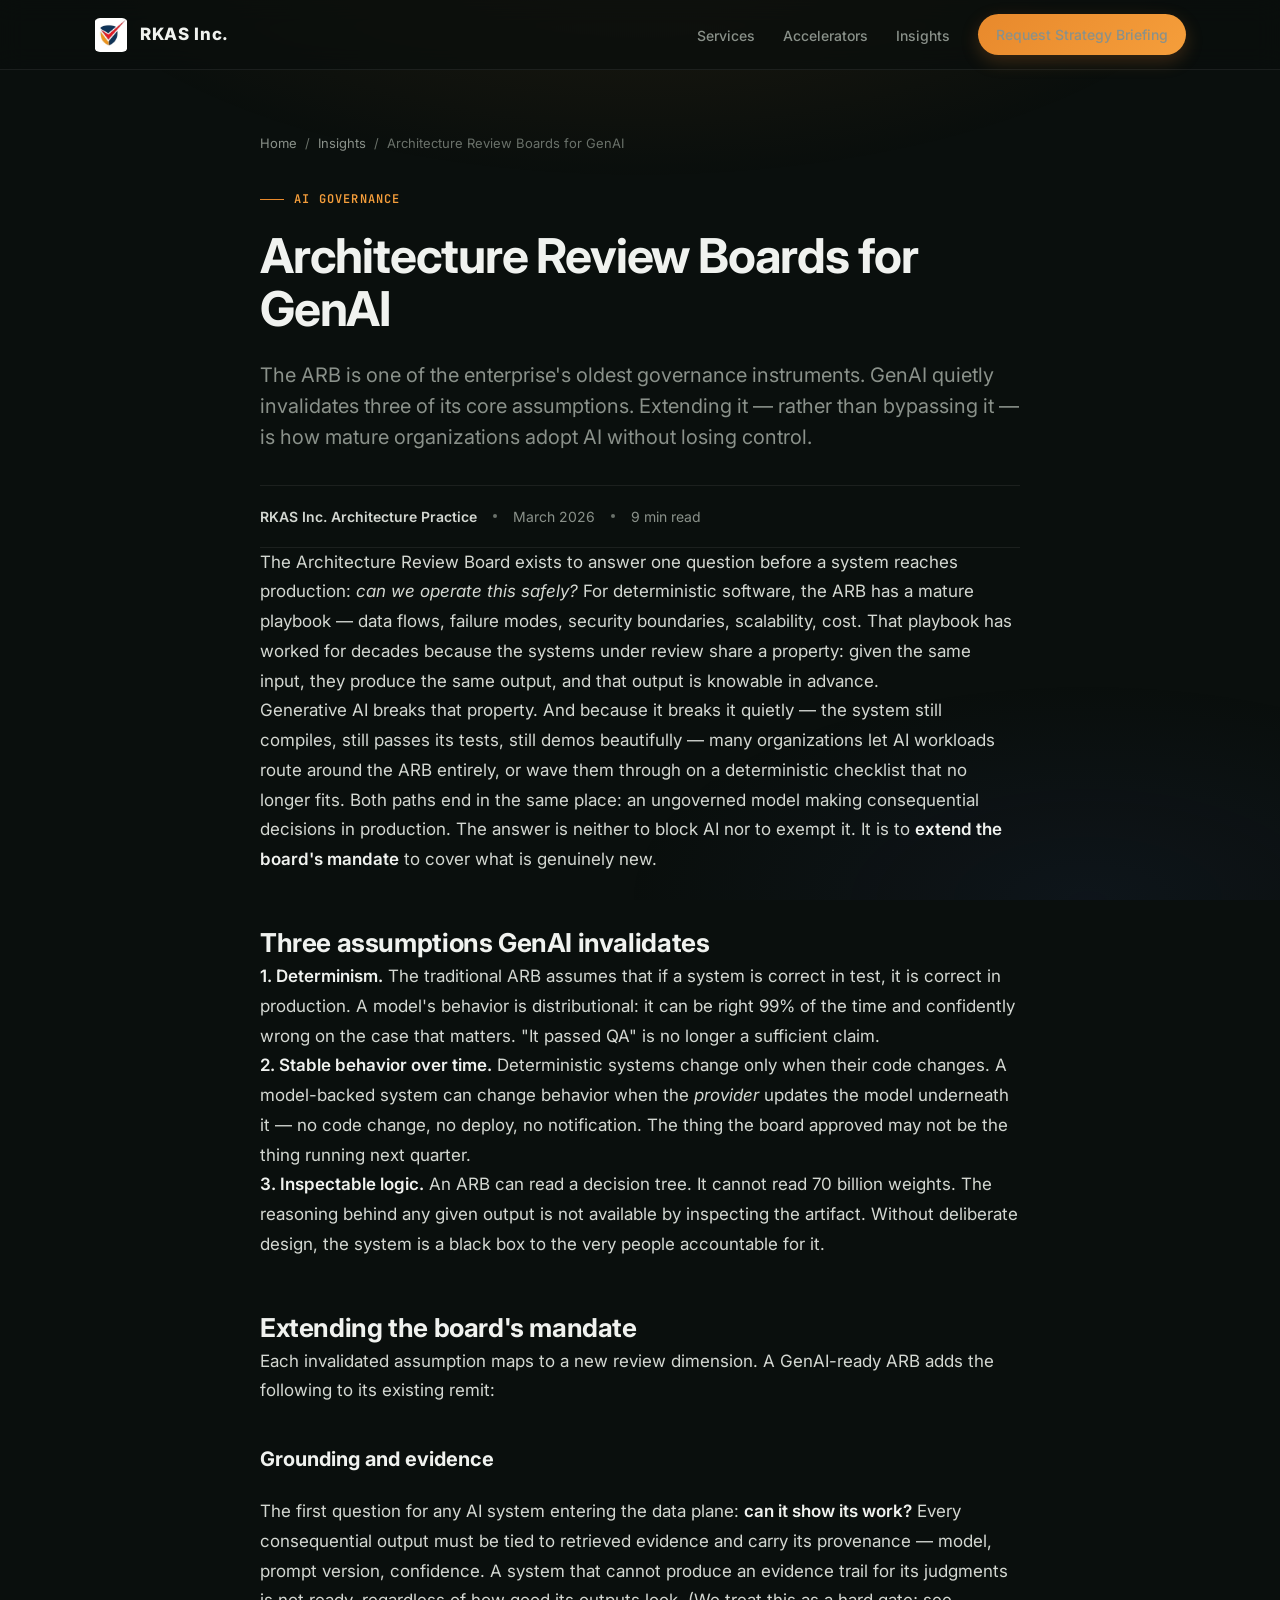
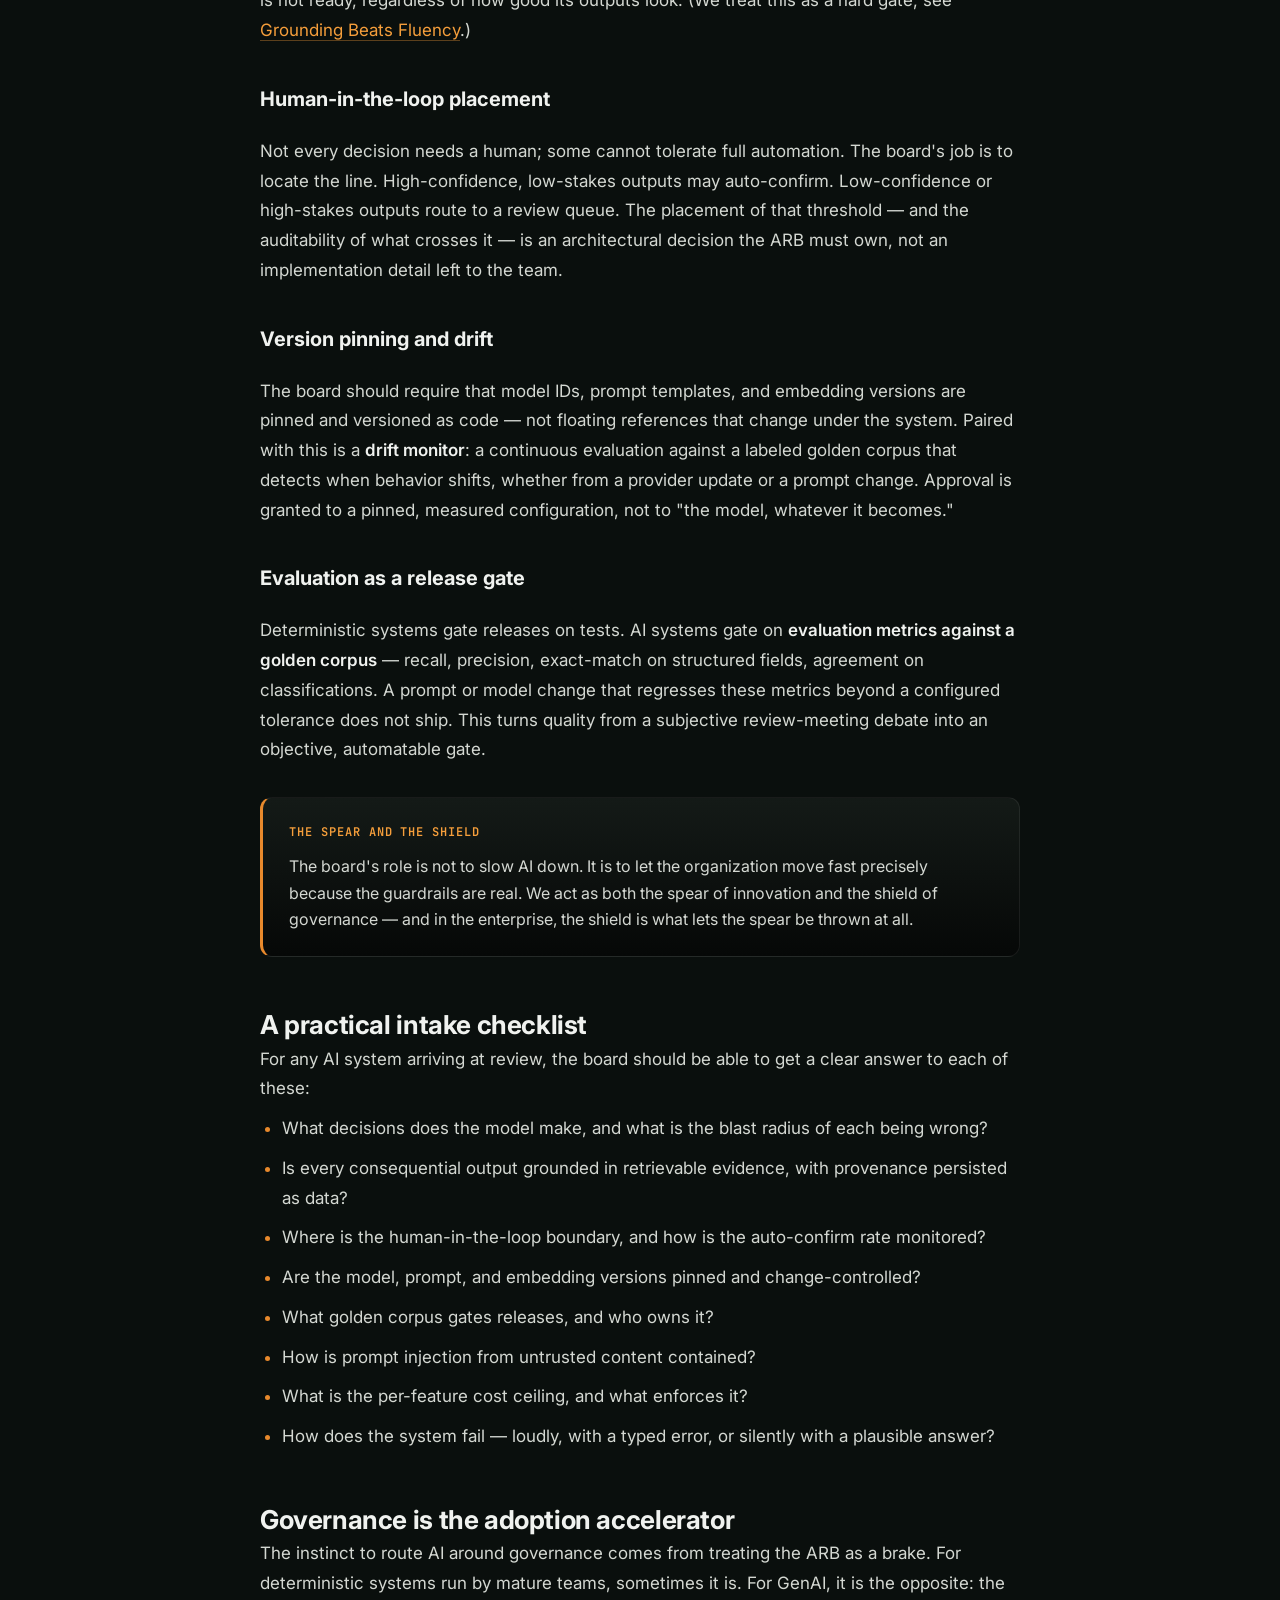
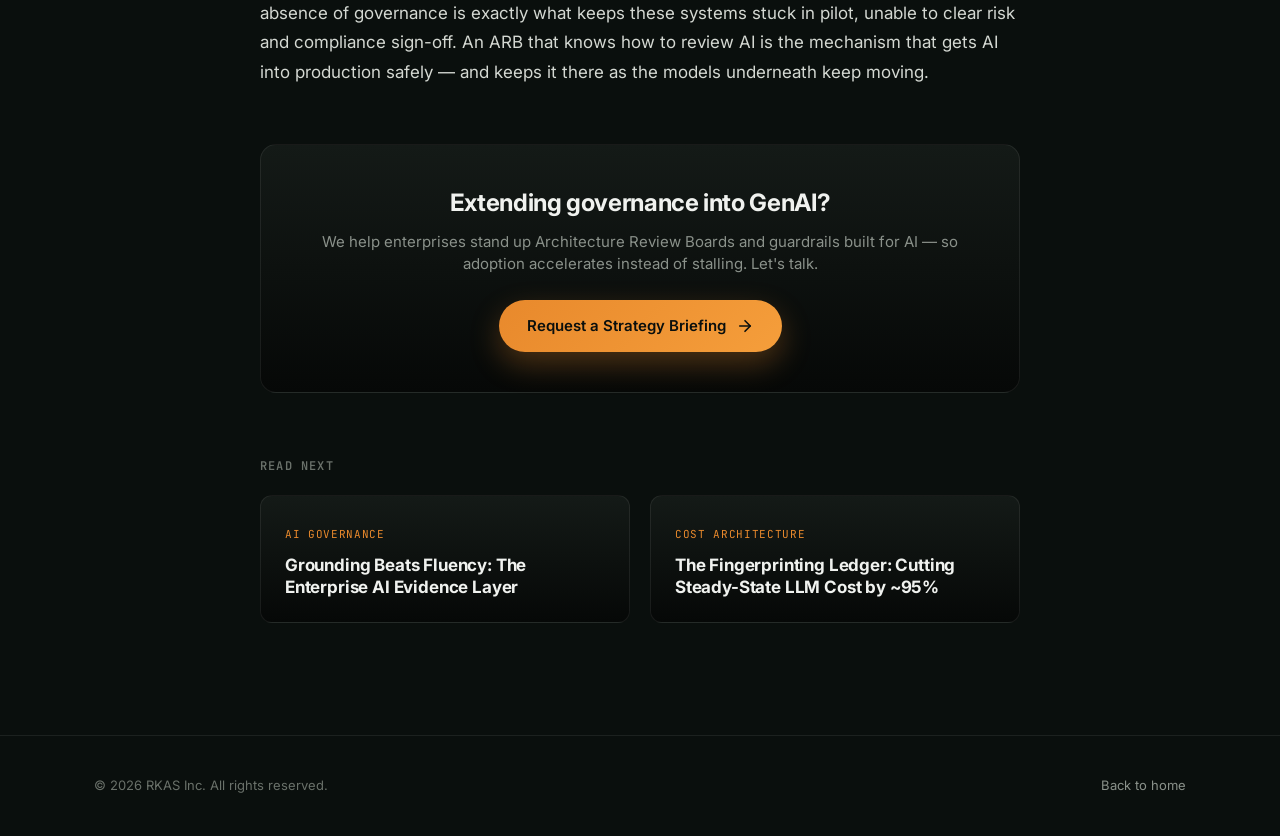
==== site/insights/architecture-review-boards-genai.html @ 42dfb00d "RKAS Inc. — enterprise AI & cloud architecture marketing site Static, tabbed single-page site (Home " ====
<!DOCTYPE html>
<html lang="en">
<head>
  <meta charset="UTF-8" />
  <meta name="viewport" content="width=device-width, initial-scale=1.0" />
  <meta name="description" content="Traditional Architecture Review Boards were built for deterministic systems. GenAI breaks their assumptions. Here is how to extend enterprise governance into AI without killing delivery velocity." />
  <meta name="robots" content="index, follow" />
  <meta name="theme-color" content="#0a0f0d" />
  <title>Architecture Review Boards for GenAI — RKAS Inc.</title>
  <link rel="icon" type="image/jpeg" href="../assets/logo.jpg" />
  <link rel="preconnect" href="https://fonts.googleapis.com" />
  <link rel="preconnect" href="https://fonts.gstatic.com" crossorigin />
  <link href="https://fonts.googleapis.com/css2?family=Inter:wght@400;500;600;700;800&family=JetBrains+Mono:wght@500;600&display=swap" rel="stylesheet" />
  <link rel="stylesheet" href="../assets/insights.css" />
</head>
<body>
  <header class="site-header">
    <div class="container">
      <nav class="nav">
        <a class="nav-left" href="../index.html">
          <img src="../assets/logo.jpg" alt="" class="nav-logo" />
          <span class="nav-name">RKAS Inc.</span>
        </a>
        <ul class="nav-links">
          <li><a href="../index.html#services">Services</a></li>
          <li><a href="../index.html#accelerators">Accelerators</a></li>
          <li><a href="../index.html#insights">Insights</a></li>
          <li><a href="../index.html#contact" class="nav-cta">Request Strategy Briefing</a></li>
        </ul>
      </nav>
    </div>
  </header>

  <article class="article">
    <div class="container">
      <div class="article-wrap">
        <div class="breadcrumb"><a href="../index.html">Home</a> &nbsp;/&nbsp; <a href="../index.html#insights">Insights</a> &nbsp;/&nbsp; Architecture Review Boards for GenAI</div>
        <div class="article-category">AI Governance</div>
        <h1>Architecture Review Boards for GenAI</h1>
        <p class="article-dek">The ARB is one of the enterprise's oldest governance instruments. GenAI quietly invalidates three of its core assumptions. Extending it — rather than bypassing it — is how mature organizations adopt AI without losing control.</p>
        <div class="article-meta">
          <span><strong>RKAS Inc. Architecture Practice</strong></span>
          <span class="dot"></span>
          <span>March 2026</span>
          <span class="dot"></span>
          <span>9 min read</span>
        </div>

        <div class="prose">
          <p>The Architecture Review Board exists to answer one question before a system reaches production: <em>can we operate this safely?</em> For deterministic software, the ARB has a mature playbook — data flows, failure modes, security boundaries, scalability, cost. That playbook has worked for decades because the systems under review share a property: given the same input, they produce the same output, and that output is knowable in advance.</p>
          <p>Generative AI breaks that property. And because it breaks it quietly — the system still compiles, still passes its tests, still demos beautifully — many organizations let AI workloads route around the ARB entirely, or wave them through on a deterministic checklist that no longer fits. Both paths end in the same place: an ungoverned model making consequential decisions in production. The answer is neither to block AI nor to exempt it. It is to <strong>extend the board's mandate</strong> to cover what is genuinely new.</p>

          <h2>Three assumptions GenAI invalidates</h2>
          <p><strong>1. Determinism.</strong> The traditional ARB assumes that if a system is correct in test, it is correct in production. A model's behavior is distributional: it can be right 99% of the time and confidently wrong on the case that matters. "It passed QA" is no longer a sufficient claim.</p>
          <p><strong>2. Stable behavior over time.</strong> Deterministic systems change only when their code changes. A model-backed system can change behavior when the <em>provider</em> updates the model underneath it — no code change, no deploy, no notification. The thing the board approved may not be the thing running next quarter.</p>
          <p><strong>3. Inspectable logic.</strong> An ARB can read a decision tree. It cannot read 70 billion weights. The reasoning behind any given output is not available by inspecting the artifact. Without deliberate design, the system is a black box to the very people accountable for it.</p>

          <h2>Extending the board's mandate</h2>
          <p>Each invalidated assumption maps to a new review dimension. A GenAI-ready ARB adds the following to its existing remit:</p>

          <h3>Grounding and evidence</h3>
          <p>The first question for any AI system entering the data plane: <strong>can it show its work?</strong> Every consequential output must be tied to retrieved evidence and carry its provenance — model, prompt version, confidence. A system that cannot produce an evidence trail for its judgments is not ready, regardless of how good its outputs look. (We treat this as a hard gate; see <a href="grounding-beats-fluency.html">Grounding Beats Fluency</a>.)</p>

          <h3>Human-in-the-loop placement</h3>
          <p>Not every decision needs a human; some cannot tolerate full automation. The board's job is to locate the line. High-confidence, low-stakes outputs may auto-confirm. Low-confidence or high-stakes outputs route to a review queue. The placement of that threshold — and the auditability of what crosses it — is an architectural decision the ARB must own, not an implementation detail left to the team.</p>

          <h3>Version pinning and drift</h3>
          <p>The board should require that model IDs, prompt templates, and embedding versions are pinned and versioned as code — not floating references that change under the system. Paired with this is a <strong>drift monitor</strong>: a continuous evaluation against a labeled golden corpus that detects when behavior shifts, whether from a provider update or a prompt change. Approval is granted to a pinned, measured configuration, not to "the model, whatever it becomes."</p>

          <h3>Evaluation as a release gate</h3>
          <p>Deterministic systems gate releases on tests. AI systems gate on <strong>evaluation metrics against a golden corpus</strong> — recall, precision, exact-match on structured fields, agreement on classifications. A prompt or model change that regresses these metrics beyond a configured tolerance does not ship. This turns quality from a subjective review-meeting debate into an objective, automatable gate.</p>

          <div class="callout">
            <h4>The spear and the shield</h4>
            <p>The board's role is not to slow AI down. It is to let the organization move fast precisely because the guardrails are real. We act as both the spear of innovation and the shield of governance — and in the enterprise, the shield is what lets the spear be thrown at all.</p>
          </div>

          <h2>A practical intake checklist</h2>
          <p>For any AI system arriving at review, the board should be able to get a clear answer to each of these:</p>
          <ul>
            <li>What decisions does the model make, and what is the blast radius of each being wrong?</li>
            <li>Is every consequential output grounded in retrievable evidence, with provenance persisted as data?</li>
            <li>Where is the human-in-the-loop boundary, and how is the auto-confirm rate monitored?</li>
            <li>Are the model, prompt, and embedding versions pinned and change-controlled?</li>
            <li>What golden corpus gates releases, and who owns it?</li>
            <li>How is prompt injection from untrusted content contained?</li>
            <li>What is the per-feature cost ceiling, and what enforces it?</li>
            <li>How does the system fail — loudly, with a typed error, or silently with a plausible answer?</li>
          </ul>

          <h2>Governance is the adoption accelerator</h2>
          <p>The instinct to route AI around governance comes from treating the ARB as a brake. For deterministic systems run by mature teams, sometimes it is. For GenAI, it is the opposite: the absence of governance is exactly what keeps these systems stuck in pilot, unable to clear risk and compliance sign-off. An ARB that knows how to review AI is the mechanism that gets AI into production safely — and keeps it there as the models underneath keep moving.</p>
        </div>

        <div class="article-cta">
          <h3>Extending governance into GenAI?</h3>
          <p>We help enterprises stand up Architecture Review Boards and guardrails built for AI — so adoption accelerates instead of stalling. Let's talk.</p>
          <a href="../index.html#contact" class="btn-primary">
            Request a Strategy Briefing
            <svg viewBox="0 0 24 24" stroke-linecap="round" stroke-linejoin="round"><line x1="5" y1="12" x2="19" y2="12"/><polyline points="12 5 19 12 12 19"/></svg>
          </a>
        </div>

        <div class="read-next">
          <h4>Read next</h4>
          <div class="read-next-grid">
            <a class="read-next-card" href="grounding-beats-fluency.html">
              <span class="rn-cat">AI Governance</span>
              <h5>Grounding Beats Fluency: The Enterprise AI Evidence Layer</h5>
            </a>
            <a class="read-next-card" href="fingerprinting-ledger-llm-cost.html">
              <span class="rn-cat">Cost Architecture</span>
              <h5>The Fingerprinting Ledger: Cutting Steady-State LLM Cost by ~95%</h5>
            </a>
          </div>
        </div>
      </div>
    </div>
  </article>

  <footer class="footer">
    <div class="container">
      <div class="footer-bottom">
        <span>&copy; <span id="year"></span> RKAS Inc. All rights reserved.</span>
        <span><a href="../index.html">Back to home</a></span>
      </div>
    </div>
  </footer>

  <script>document.getElementById('year').textContent = new Date().getFullYear();</script>
</body>
</html>
---- site/assets/insights.css ----
/* RKAS Inc. — shared stylesheet for Insights article pages */
:root {
  --bg: #0a0f0d;
  --bg-deep: #060807;
  --surface: #141a17;
  --surface-lift: #1c2421;
  --border: rgba(240, 242, 239, 0.08);
  --border-strong: rgba(240, 242, 239, 0.16);

  --chalk: #f0f2ef;
  --text: #d4d8d2;
  --muted: #8a918a;
  --muted-soft: #6a716a;

  --orange: #e8892c;
  --orange-bright: #f59e3b;
  --orange-glow: rgba(232, 137, 44, 0.5);
  --navy: #2a3a6e;
  --navy-bright: #4a5fa8;
  --red: #c63030;

  --radius: 12px;
  --radius-lg: 16px;
  --mono: 'JetBrains Mono', ui-monospace, 'SF Mono', Menlo, monospace;
}

* { box-sizing: border-box; }
html { scroll-behavior: smooth; }

html, body {
  margin: 0;
  padding: 0;
  font-family: 'Inter', -apple-system, BlinkMacSystemFont, 'Segoe UI', Roboto, sans-serif;
  color: var(--text);
  background: var(--bg);
  -webkit-font-smoothing: antialiased;
  -moz-osx-font-smoothing: grayscale;
  line-height: 1.5;
}

body { min-height: 100vh; position: relative; overflow-x: hidden; }

body::before {
  content: '';
  position: fixed;
  inset: 0;
  background:
    radial-gradient(ellipse 80% 50% at 50% -10%, rgba(232, 137, 44, 0.1), transparent 60%),
    radial-gradient(ellipse 60% 40% at 85% 100%, rgba(42, 58, 110, 0.14), transparent 60%);
  pointer-events: none;
  z-index: 0;
}

.container { width: 100%; max-width: 1140px; margin: 0 auto; padding: 0 24px; position: relative; z-index: 1; }
a { color: inherit; }

/* Header */
.site-header {
  position: sticky;
  top: 0;
  z-index: 50;
  background: rgba(10, 15, 13, 0.72);
  backdrop-filter: blur(12px);
  -webkit-backdrop-filter: blur(12px);
  border-bottom: 1px solid var(--border);
}
.nav { display: flex; align-items: center; justify-content: space-between; padding: 14px 0; }
.nav-left { display: flex; align-items: center; gap: 12px; text-decoration: none; }
.nav-logo { width: 34px; height: 34px; object-fit: contain; border-radius: 6px; }
.nav-name { font-weight: 800; font-size: 17px; letter-spacing: 0.04em; color: var(--chalk); }
.nav-links { display: flex; align-items: center; gap: 28px; list-style: none; margin: 0; padding: 0; }
.nav-links a { font-size: 14px; font-weight: 500; color: var(--muted); text-decoration: none; transition: color 0.15s; }
.nav-links a:hover { color: var(--chalk); }
.nav-cta {
  display: inline-flex; align-items: center; padding: 10px 18px;
  font-size: 13px; font-weight: 600; color: var(--bg);
  background: linear-gradient(135deg, var(--orange) 0%, var(--orange-bright) 100%);
  border-radius: 999px; text-decoration: none;
  box-shadow: 0 6px 18px rgba(232, 137, 44, 0.22);
  transition: filter 0.18s, box-shadow 0.2s; white-space: nowrap;
}
.nav-cta:hover { filter: brightness(1.08); }

/* Article */
.article { padding: 64px 0 40px; }
.article-wrap { max-width: 760px; margin: 0 auto; }

.breadcrumb { font-size: 13px; color: var(--muted-soft); margin-bottom: 28px; }
.breadcrumb a { color: var(--muted); text-decoration: none; }
.breadcrumb a:hover { color: var(--orange-bright); }

.article-category {
  display: inline-flex; align-items: center; gap: 10px;
  font-family: var(--mono); font-size: 12px; font-weight: 600;
  letter-spacing: 0.1em; text-transform: uppercase; color: var(--orange-bright);
  margin-bottom: 22px;
}
.article-category::before { content: ''; width: 24px; height: 1px; background: var(--orange); }

.article h1 {
  font-size: clamp(30px, 5vw, 48px);
  font-weight: 700; letter-spacing: -0.025em; color: var(--chalk);
  margin: 0 0 24px; line-height: 1.1;
}

.article-dek { font-size: 20px; color: var(--muted); line-height: 1.55; margin: 0 0 32px; }

.article-meta {
  display: flex; flex-wrap: wrap; align-items: center; gap: 16px;
  padding: 20px 0; border-top: 1px solid var(--border); border-bottom: 1px solid var(--border);
  font-size: 14px; color: var(--muted);
}
.article-meta .dot { width: 4px; height: 4px; border-radius: 50%; background: var(--muted-soft); }
.article-meta strong { color: var(--text); font-weight: 600; }

/* Prose */
.prose { font-size: 17px; line-height: 1.75; color: var(--text); }
.prose > * + * { margin-top: 24px; }
.prose h2 {
  font-size: 26px; font-weight: 700; color: var(--chalk);
  letter-spacing: -0.015em; line-height: 1.2; margin-top: 52px; margin-bottom: 4px;
}
.prose h3 { font-size: 20px; font-weight: 700; color: var(--chalk); margin-top: 36px; }
.prose p { margin: 0; }
.prose strong { color: var(--chalk); font-weight: 600; }
.prose a { color: var(--orange-bright); text-decoration: none; border-bottom: 1px solid rgba(245, 158, 59, 0.35); }
.prose a:hover { border-bottom-color: var(--orange-bright); }
.prose ul, .prose ol { margin: 0; padding-left: 22px; }
.prose li { margin: 10px 0; }
.prose li::marker { color: var(--orange); }
.prose code {
  font-family: var(--mono); font-size: 14px;
  background: rgba(240, 242, 239, 0.06); border: 1px solid var(--border);
  padding: 2px 7px; border-radius: 5px; color: var(--orange-bright);
}
.prose blockquote {
  margin: 0; padding: 4px 0 4px 24px; border-left: 2px solid var(--orange);
  font-size: 20px; font-weight: 600; color: var(--chalk); line-height: 1.5;
}

.callout {
  background: linear-gradient(180deg, var(--surface) 0%, var(--bg-deep) 100%);
  border: 1px solid var(--border); border-left: 3px solid var(--orange);
  border-radius: var(--radius); padding: 24px 26px; margin-top: 32px;
}
.callout h4 {
  font-family: var(--mono); font-size: 12px; font-weight: 600;
  letter-spacing: 0.08em; text-transform: uppercase; color: var(--orange-bright);
  margin: 0 0 10px;
}
.callout p { margin: 0; font-size: 16px; color: var(--text); line-height: 1.65; }

/* Article CTA */
.article-cta {
  margin-top: 56px; padding: 40px;
  background: linear-gradient(180deg, var(--surface) 0%, var(--bg-deep) 100%);
  border: 1px solid var(--border); border-radius: var(--radius-lg); text-align: center;
}
.article-cta h3 { font-size: 24px; font-weight: 700; color: var(--chalk); margin: 0 0 10px; letter-spacing: -0.015em; }
.article-cta p { font-size: 15px; color: var(--muted); margin: 0 0 24px; }
.btn-primary {
  display: inline-flex; align-items: center; gap: 10px; padding: 15px 28px;
  font-size: 15px; font-weight: 600; color: var(--bg);
  background: linear-gradient(135deg, var(--orange) 0%, var(--orange-bright) 100%);
  border-radius: 999px; text-decoration: none;
  box-shadow: 0 12px 30px rgba(232, 137, 44, 0.3);
  transition: filter 0.18s, box-shadow 0.2s, transform 0.1s;
}
.btn-primary:hover { filter: brightness(1.08); box-shadow: 0 16px 40px rgba(232, 137, 44, 0.45); }
.btn-primary:active { transform: translateY(1px); }
.btn-primary svg { width: 18px; height: 18px; stroke: currentColor; fill: none; stroke-width: 2.2; }

/* Read next */
.read-next { margin-top: 64px; }
.read-next h4 {
  font-family: var(--mono); font-size: 12px; font-weight: 600;
  letter-spacing: 0.1em; text-transform: uppercase; color: var(--muted-soft);
  margin: 0 0 20px;
}
.read-next-grid { display: grid; grid-template-columns: 1fr 1fr; gap: 20px; }
.read-next-card {
  display: block; text-decoration: none;
  background: linear-gradient(180deg, var(--surface) 0%, var(--bg-deep) 100%);
  border: 1px solid var(--border); border-radius: var(--radius); padding: 24px;
  transition: border-color 0.2s, transform 0.2s;
}
.read-next-card:hover { border-color: var(--border-strong); transform: translateY(-2px); }
.read-next-card .rn-cat { font-family: var(--mono); font-size: 11px; color: var(--orange); letter-spacing: 0.06em; text-transform: uppercase; }
.read-next-card h5 { font-size: 17px; font-weight: 700; color: var(--chalk); margin: 10px 0 0; line-height: 1.3; letter-spacing: -0.01em; }

/* Footer */
.footer { border-top: 1px solid var(--border); padding: 40px 0; margin-top: 72px; }
.footer-bottom {
  display: flex; justify-content: space-between; gap: 16px; flex-wrap: wrap;
  color: var(--muted-soft); font-size: 13px;
}
.footer-bottom a { color: var(--muted); text-decoration: none; }
.footer-bottom a:hover { color: var(--orange-bright); }

@media (max-width: 760px) {
  .nav-links { display: none; }
  .read-next-grid { grid-template-columns: 1fr; }
  .article-dek { font-size: 18px; }
  .article-cta { padding: 30px 24px; }
}
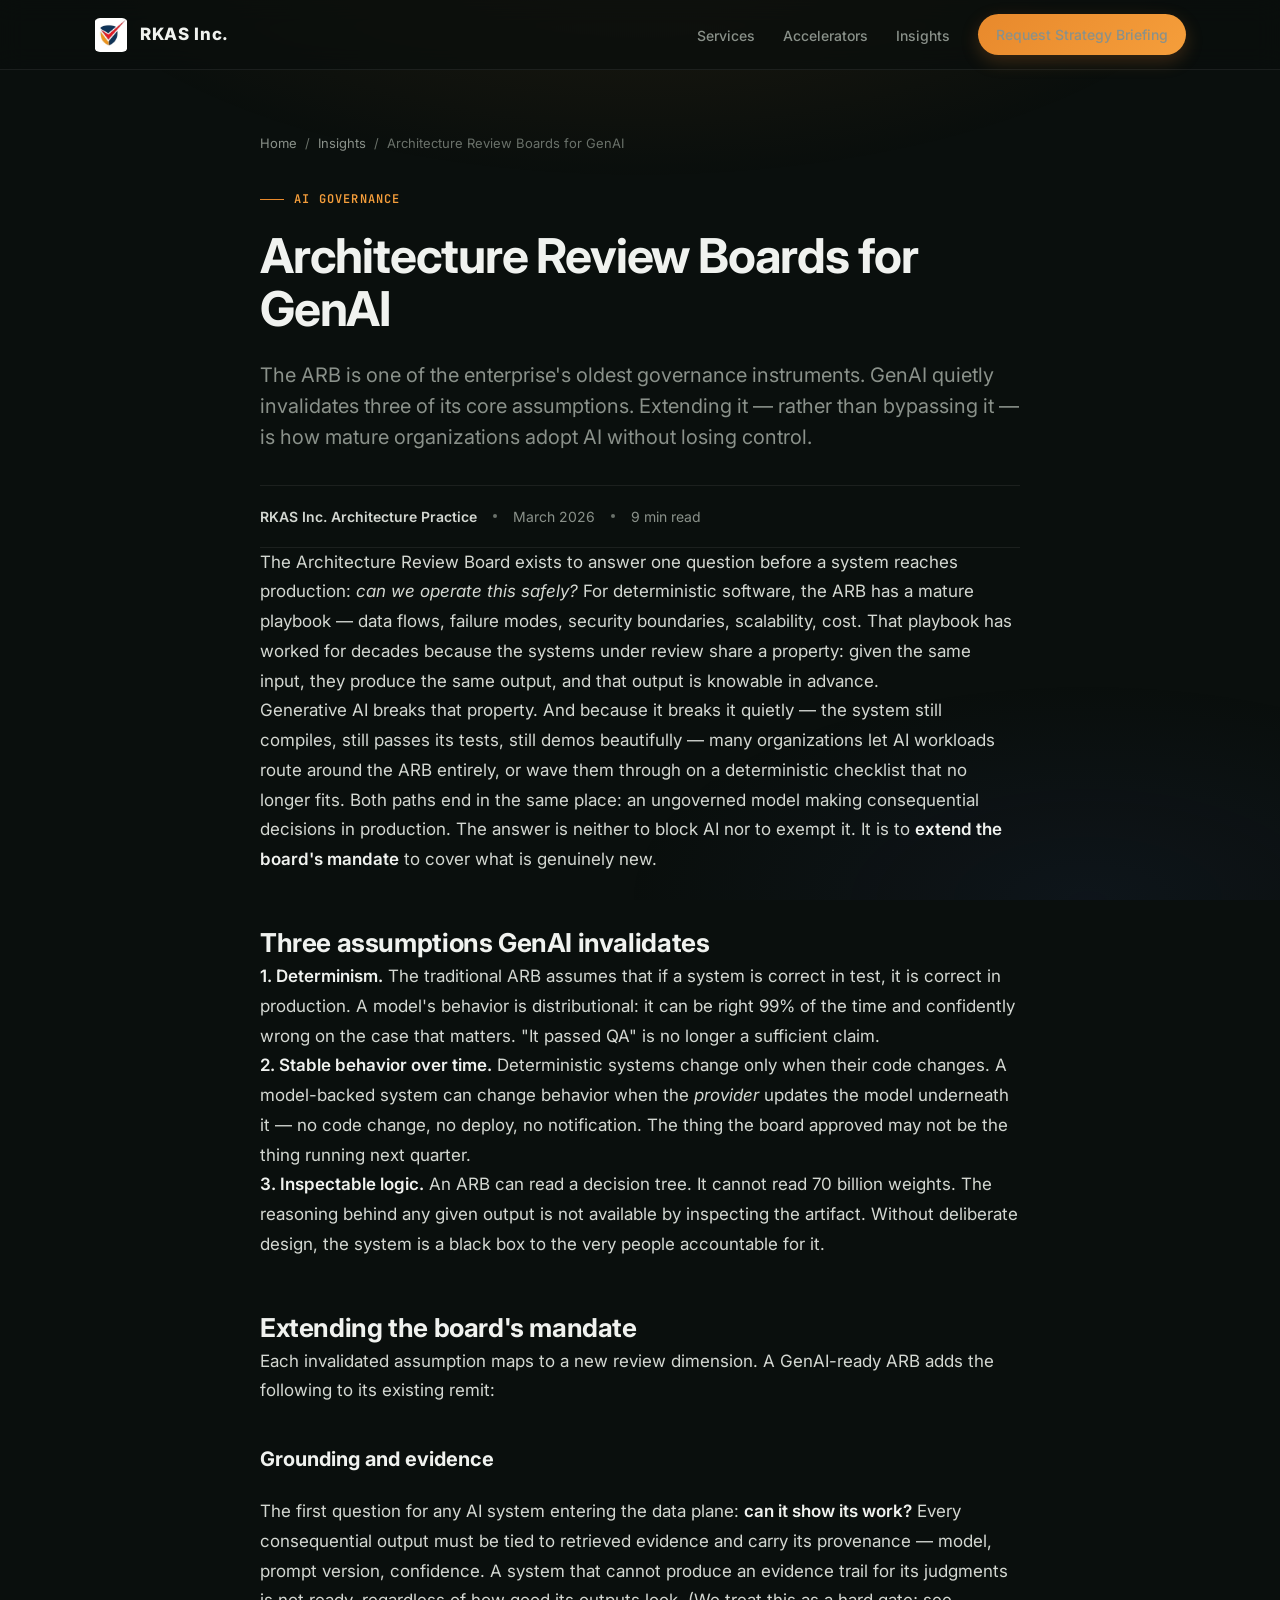
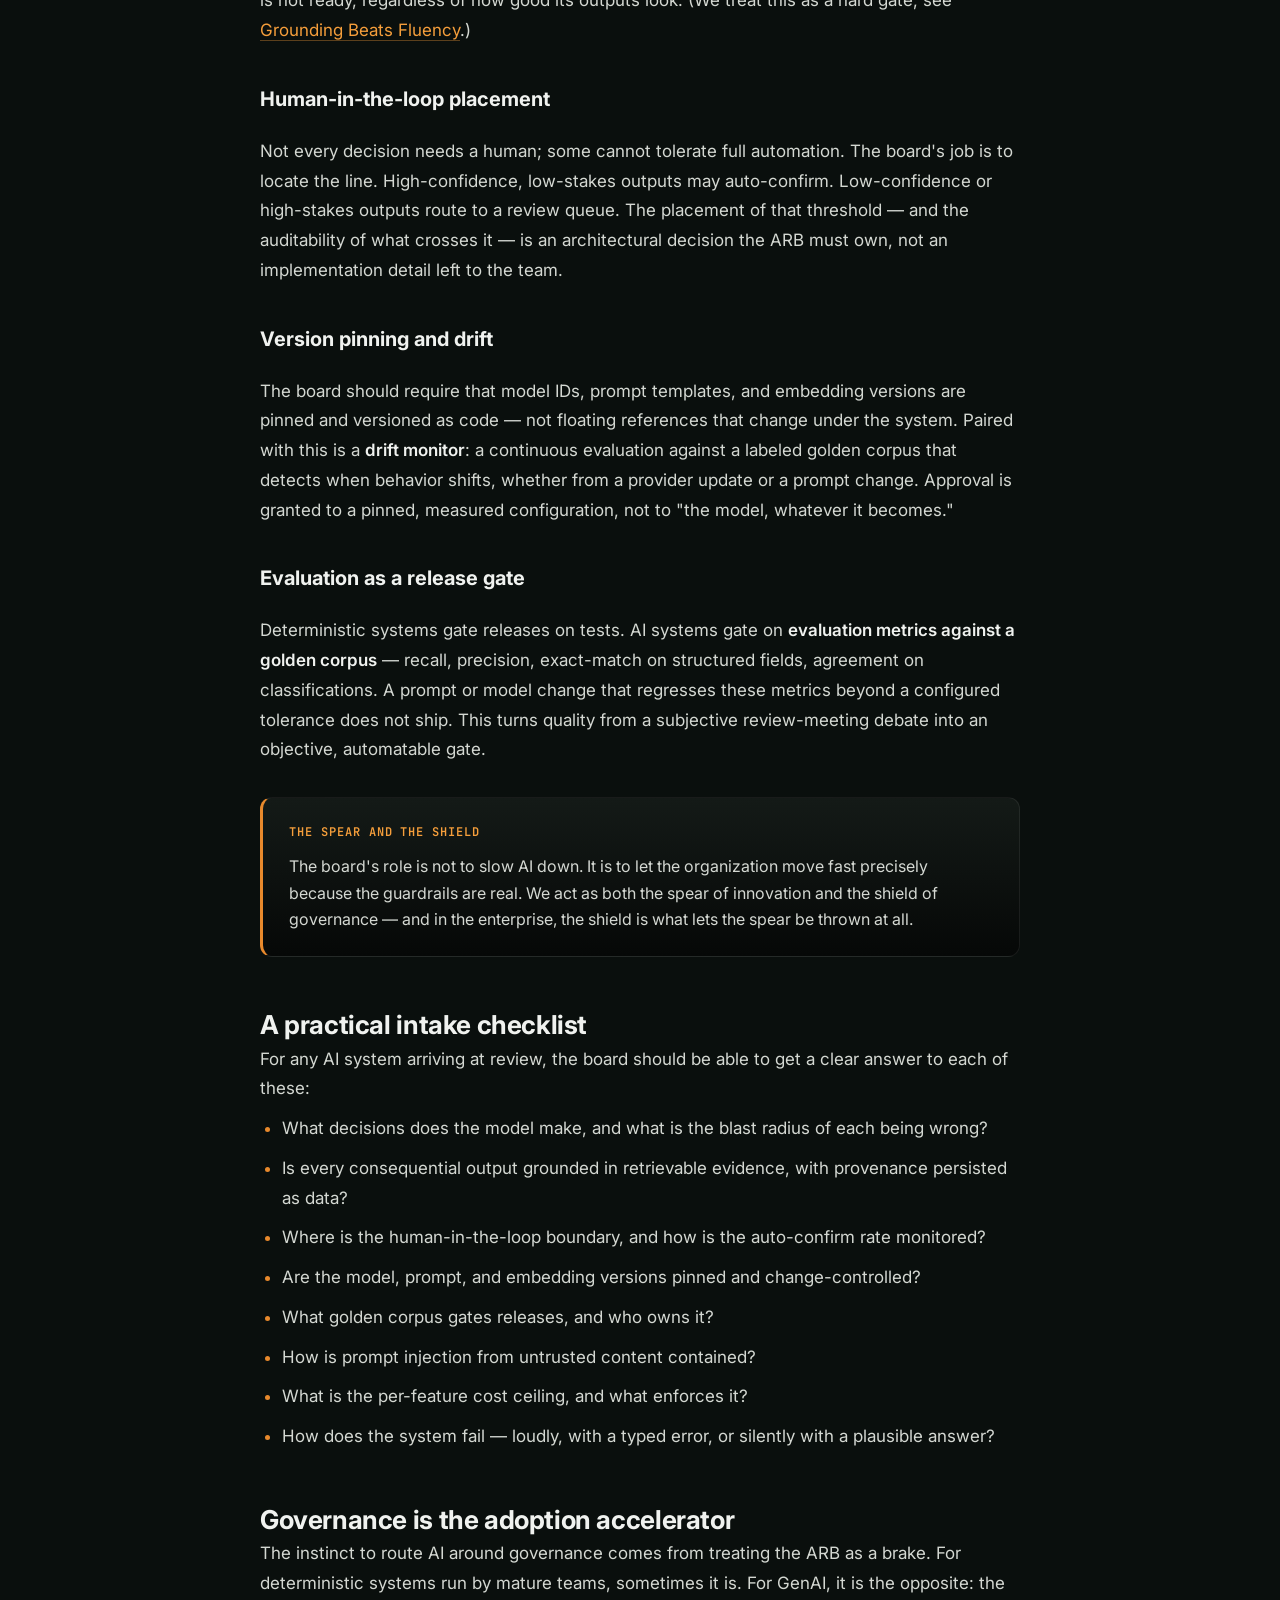
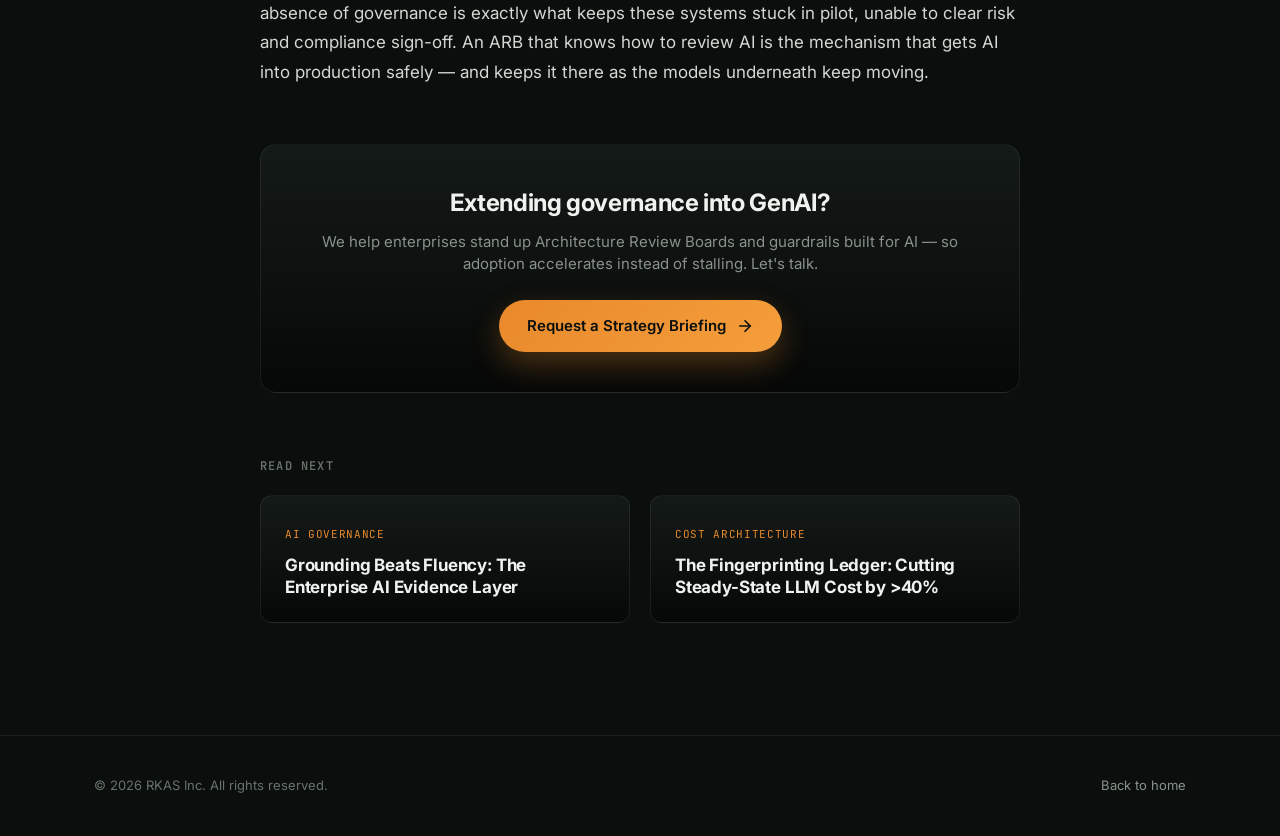
==== commit 4ab8c7cf: "Update site: add CNAME, reduce LLM cost claim to >40%, remove company names - Add site/CNAME for rka" ====
--- a/site/insights/architecture-review-boards-genai.html
+++ b/site/insights/architecture-review-boards-genai.html
@@ -110,7 +110,7 @@
             </a>
             <a class="read-next-card" href="fingerprinting-ledger-llm-cost.html">
               <span class="rn-cat">Cost Architecture</span>
-              <h5>The Fingerprinting Ledger: Cutting Steady-State LLM Cost by ~95%</h5>
+              <h5>The Fingerprinting Ledger: Cutting Steady-State LLM Cost by &gt;40%</h5>
             </a>
           </div>
         </div>
